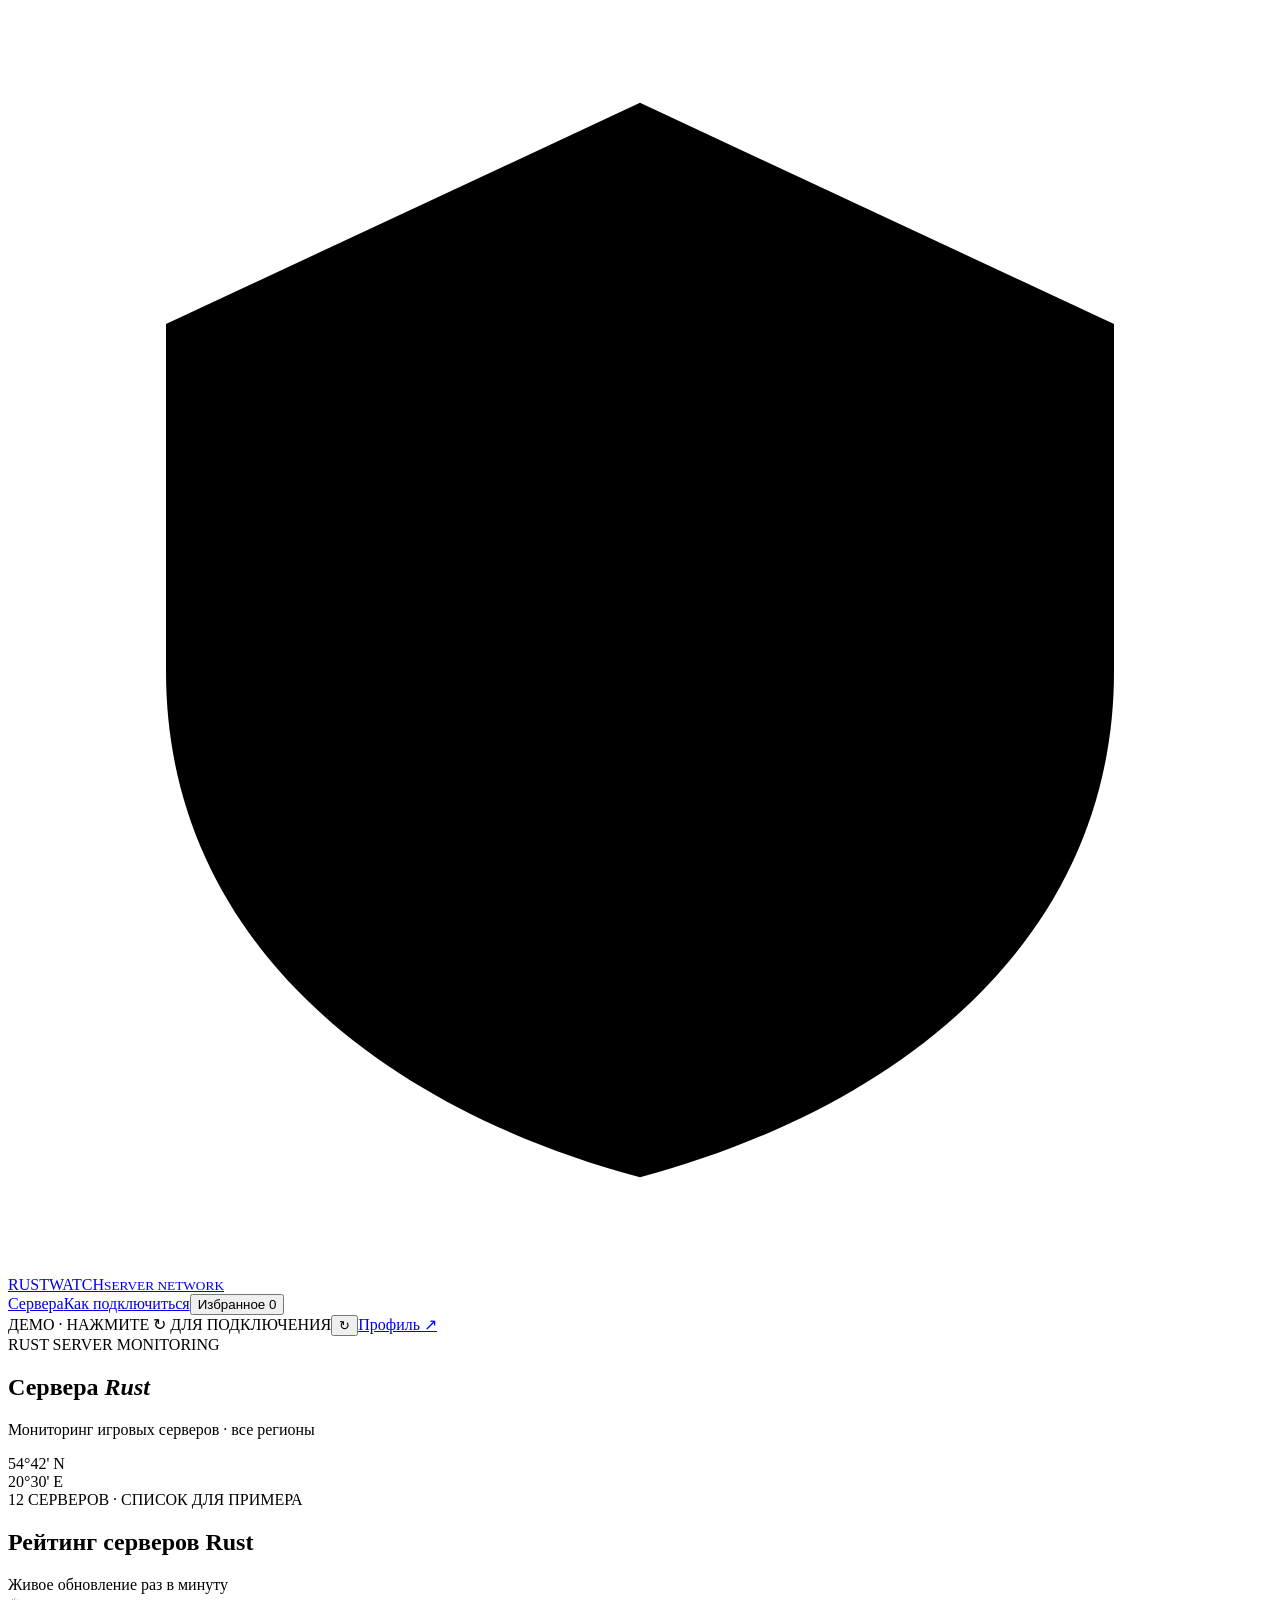
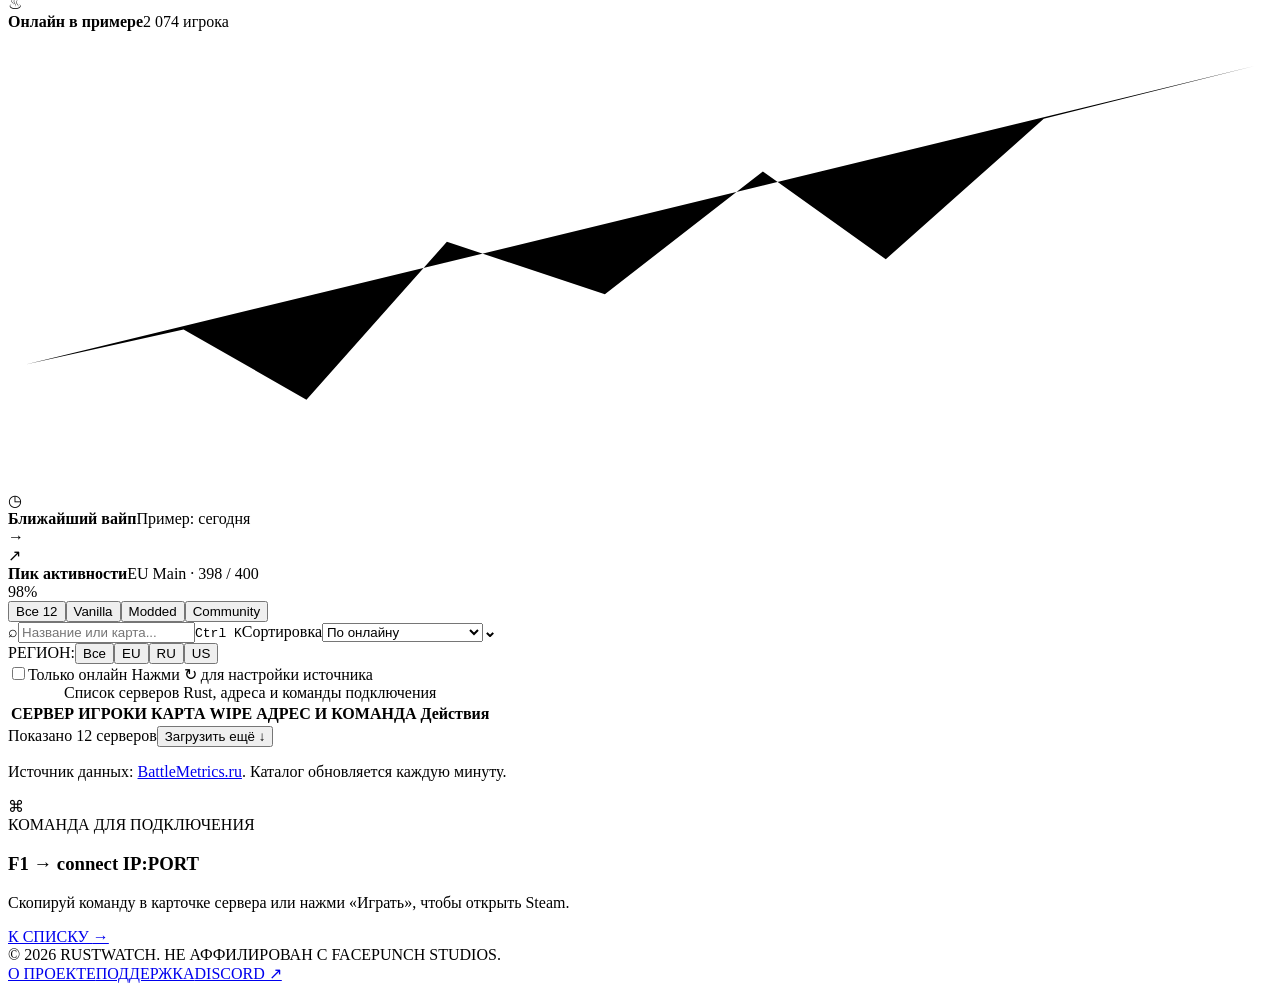
==== index.html @ f3c1755c "Publish index.html" ====
<!doctype html>
<html lang="ru">
  <head>
    <meta charset="UTF-8" />
    <meta name="viewport" content="width=device-width, initial-scale=1.0" />
    <meta name="theme-color" content="#0b0c19" />
    <meta name="description" content="Мониторинг серверов Rust: онлайн, карта, вайп и статус серверов." />
    <title>RUSTWATCH — мониторинг серверов</title>
    <link rel="preconnect" href="https://fonts.googleapis.com" />
    <link rel="preconnect" href="https://fonts.gstatic.com" crossorigin />
    <link href="https://fonts.googleapis.com/css2?family=Golos+Text:wght@400;500;600;700;800&family=IBM+Plex+Mono:wght@400;500;600&family=Unbounded:wght@400;500;600;700&display=swap" rel="stylesheet" />
    <link rel="stylesheet" href="styles.css" />
  </head>
  <body>
    <div class="site-shell">
      <main id="top">
        <header class="topbar">
          <a class="brand" href="#top" aria-label="RUSTWATCH — главная"><span class="brand-mark"><svg viewBox="0 0 40 40" aria-hidden="true"><path d="M20 3 5 10v11c0 8.2 6.4 13.7 15 16 8.6-2.3 15-7.8 15-16V10L20 3Z"/><path d="M14 27V13h8.6a5.4 5.4 0 0 1 1.8 10.5L28 27h-6l-2.9-3.2h-.8V27H14Zm4.3-7h3.8a1.2 1.2 0 1 0 0-2.4h-3.8V20Z"/></svg></span><span class="brand-name">RUST<span>WATCH</span><small>SERVER NETWORK</small></span></a>
          <nav class="top-nav" aria-label="Главная навигация"><a class="active" href="#servers" data-nav-all aria-current="page">Сервера</a><a href="#connect-guide">Как подключиться</a><button type="button" data-nav-filter="favorites" aria-pressed="false">Избранное <span id="favorite-count">0</span></button></nav>
          <div class="top-actions"><span class="demo-label"><i></i>ДЕМО · НАЖМИТЕ ↻ ДЛЯ ПОДКЛЮЧЕНИЯ</span><button class="icon-button" id="refresh-button" aria-label="Обновить список" title="Обновить">↻</button><a class="profile-nav" href="profile.html">Профиль <span aria-hidden="true">↗</span></a></div>
        </header>

        <section class="hero" id="servers">
          <div class="hero-copy"><div class="eyebrow"><span></span> RUST SERVER MONITORING</div><h1>Сервера <em>Rust</em></h1><p>Мониторинг игровых серверов · все регионы</p></div>
          <div class="hero-art" aria-hidden="true"><div class="sun"></div><div class="ridge ridge-back"></div><div class="ridge ridge-front"></div><div class="radio-tower"><i></i><b></b><span></span></div><div class="hero-coords">54°42' N<br />20°30' E</div><div class="art-grain"></div></div>
        </section>

        <section class="content-section">
          <div class="section-heading"><div><div class="section-kicker">12 СЕРВЕРОВ · СПИСОК ДЛЯ ПРИМЕРА</div><h2>Рейтинг серверов Rust</h2></div><span class="rating-caption">Живое обновление раз в минуту</span></div>
          <div class="quick-stats"><div class="quick-stat"><span class="quick-icon flame">♨</span><div><b>Онлайн в примере</b><span>2 074 игрока</span></div><div class="sparkline"><svg viewBox="0 0 72 26"><path d="M1 19 10 17 17 21 25 12 34 15 43 8 50 13 59 5 71 2"/></svg></div></div><div class="quick-stat"><span class="quick-icon wipe-icon">◷</span><div><b>Ближайший вайп</b><span>Пример: сегодня</span></div><span class="quick-arrow">→</span></div><div class="quick-stat"><span class="quick-icon peak-icon">↗</span><div><b>Пик активности</b><span>EU Main · 398 / 400</span></div><span class="peak-badge">98%</span></div></div>

          <div class="toolbar"><div class="tabs" aria-label="Тип сервера"><button class="tab active" data-category="all" aria-pressed="true">Все <span>12</span></button><button class="tab" data-category="vanilla" aria-pressed="false">Vanilla</button><button class="tab" data-category="modded" aria-pressed="false">Modded</button><button class="tab" data-category="community" aria-pressed="false">Community</button></div><div class="toolbar-tools"><label class="search-box"><span aria-hidden="true">⌕</span><input id="search" type="search" placeholder="Название или карта..." aria-label="Поиск по названию сервера или карте" autocomplete="off" /><kbd aria-hidden="true">Ctrl K</kbd></label><label class="sort-select"><span>Сортировка</span><select id="sort" aria-label="Сортировка серверов"><option value="players">По онлайну</option><option value="capacity">По заполненности</option><option value="free">По свободным слотам</option><option value="name">По названию</option></select><b aria-hidden="true">⌄</b></label></div></div>
          <div class="filter-row"><div class="region-filters" role="group" aria-label="Фильтр по региону"><span>РЕГИОН:</span><button class="region active" data-region="all" aria-pressed="true">Все</button><button class="region" data-region="EU" aria-pressed="false">EU</button><button class="region" data-region="RU" aria-pressed="false">RU</button><button class="region" data-region="US" aria-pressed="false">US</button></div><label class="online-toggle"><input type="checkbox" id="online-only" /><span class="toggle-ui" aria-hidden="true"></span>Только онлайн</label><span class="updated-note"><i aria-hidden="true"></i> Нажми ↻ для настройки источника</span></div>


          <div class="server-table-wrap"><table class="server-table"><caption class="visually-hidden">Список серверов Rust, адреса и команды подключения</caption><thead><tr><th scope="col">СЕРВЕР</th><th scope="col">ИГРОКИ</th><th scope="col">КАРТА</th><th scope="col">WIPE</th><th scope="col">АДРЕС И КОМАНДА</th><th scope="col"><span class="visually-hidden">Действия</span></th></tr></thead><tbody id="server-list"></tbody></table><div class="empty-state" id="empty-state" hidden><span aria-hidden="true">⌕</span><b>Серверы не найдены</b><p>Попробуй изменить поисковый запрос или фильтры.</p><button id="reset-filters">Сбросить фильтры</button></div></div>
          <div class="table-footer"><span id="results-label" aria-live="polite">Показано 12 серверов</span><button id="load-more" class="load-more">Загрузить ещё <span aria-hidden="true">↓</span></button></div>
          <p class="source-note">Источник данных: <a href="https://battlemetrics.ru/api" target="_blank" rel="noopener noreferrer">BattleMetrics.ru</a>. Каталог обновляется каждую минуту.</p>
        </section>
        <section class="wipe-banner" id="connect-guide"><div class="wipe-symbol">⌘</div><div><span>КОМАНДА ДЛЯ ПОДКЛЮЧЕНИЯ</span><h3>F1 → connect IP:PORT</h3><p>Скопируй команду в карточке сервера или нажми «Играть», чтобы открыть Steam.</p></div><a href="#servers">К СПИСКУ <b>→</b></a><div class="wipe-dots"></div></section>
        <footer id="about"><span>© 2026 RUSTWATCH. НЕ АФФИЛИРОВАН С FACEPUNCH STUDIOS.</span><div><a href="#about">О ПРОЕКТЕ</a><a href="#about">ПОДДЕРЖКА</a><a href="#about">DISCORD ↗</a></div></footer>
      </main>
    </div>
    <div class="toast" id="toast" role="status"></div>
    <dialog class="server-profile" id="server-profile" aria-labelledby="profile-title">
      <button class="profile-close" id="profile-close" type="button" aria-label="Закрыть профиль">×</button>
      <div id="profile-content"></div>
    </dialog>
    <script src="app.js"></script>
  </body>
</html>
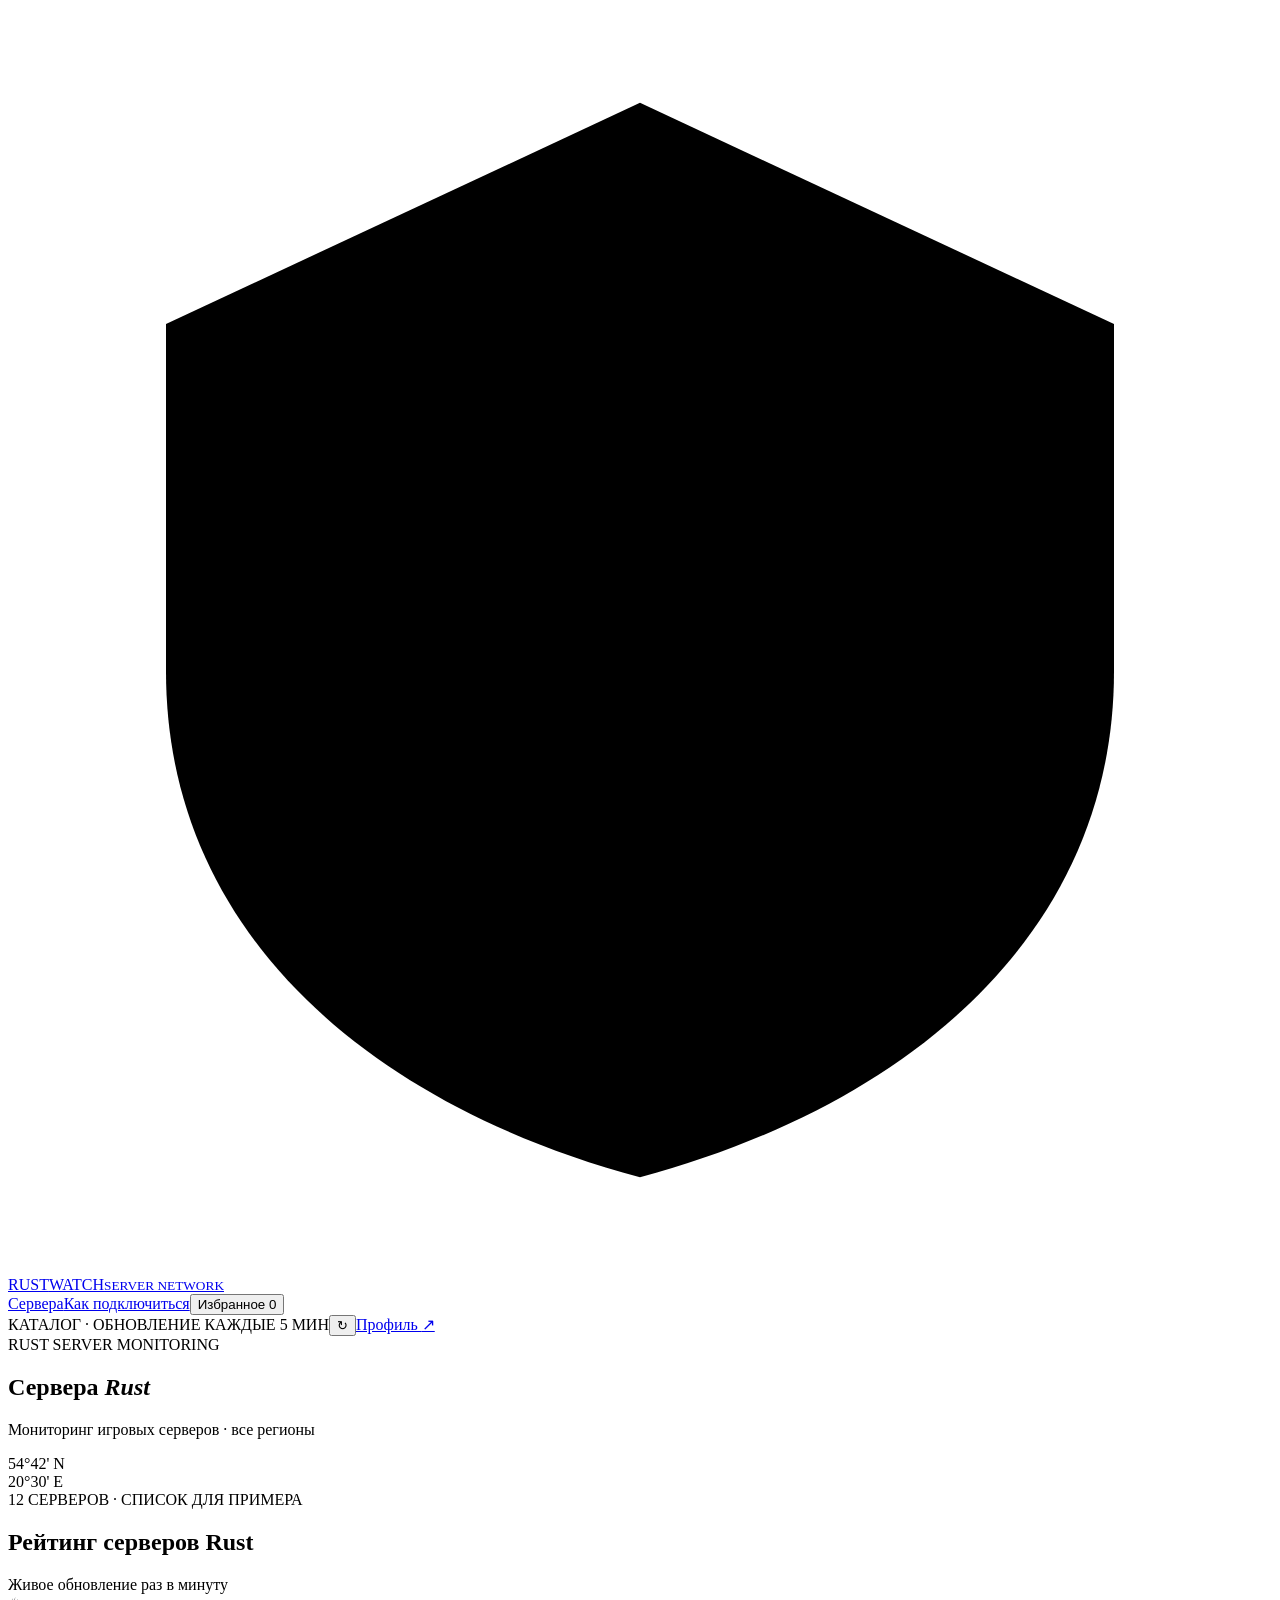
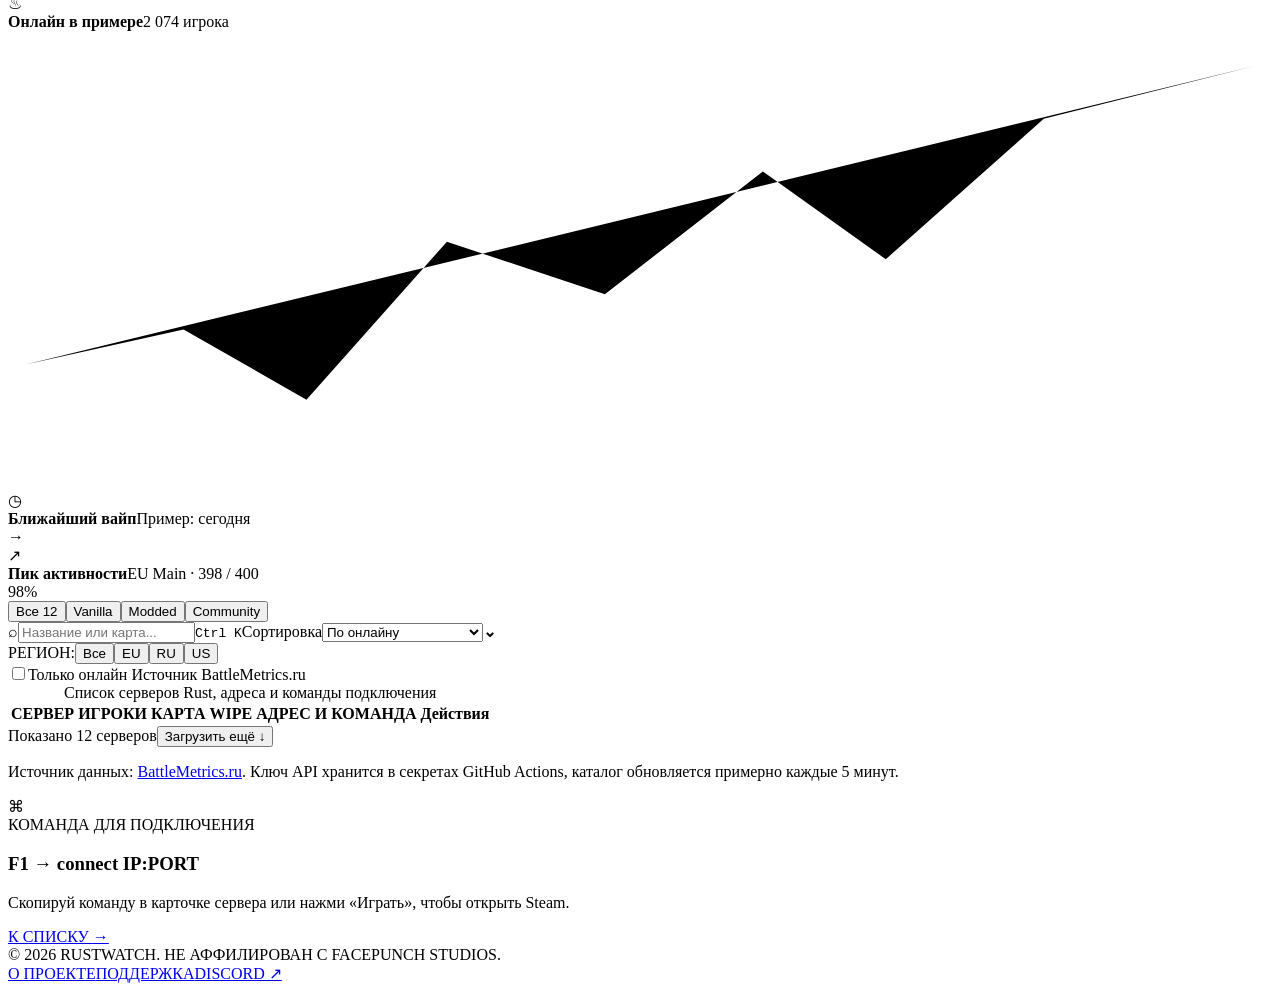
==== commit 9e96d5e3: "Publish index.html" ====
--- a/index.html
+++ b/index.html
@@ -17,7 +17,7 @@
         <header class="topbar">
           <a class="brand" href="#top" aria-label="RUSTWATCH — главная"><span class="brand-mark"><svg viewBox="0 0 40 40" aria-hidden="true"><path d="M20 3 5 10v11c0 8.2 6.4 13.7 15 16 8.6-2.3 15-7.8 15-16V10L20 3Z"/><path d="M14 27V13h8.6a5.4 5.4 0 0 1 1.8 10.5L28 27h-6l-2.9-3.2h-.8V27H14Zm4.3-7h3.8a1.2 1.2 0 1 0 0-2.4h-3.8V20Z"/></svg></span><span class="brand-name">RUST<span>WATCH</span><small>SERVER NETWORK</small></span></a>
           <nav class="top-nav" aria-label="Главная навигация"><a class="active" href="#servers" data-nav-all aria-current="page">Сервера</a><a href="#connect-guide">Как подключиться</a><button type="button" data-nav-filter="favorites" aria-pressed="false">Избранное <span id="favorite-count">0</span></button></nav>
-          <div class="top-actions"><span class="demo-label"><i></i>ДЕМО · НАЖМИТЕ ↻ ДЛЯ ПОДКЛЮЧЕНИЯ</span><button class="icon-button" id="refresh-button" aria-label="Обновить список" title="Обновить">↻</button><a class="profile-nav" href="profile.html">Профиль <span aria-hidden="true">↗</span></a></div>
+          <div class="top-actions"><span class="demo-label"><i></i>КАТАЛОГ · ОБНОВЛЕНИЕ КАЖДЫЕ 5 МИН</span><button class="icon-button" id="refresh-button" aria-label="Обновить список" title="Обновить">↻</button><a class="profile-nav" href="profile.html">Профиль <span aria-hidden="true">↗</span></a></div>
         </header>
 
         <section class="hero" id="servers">
@@ -30,12 +30,12 @@
           <div class="quick-stats"><div class="quick-stat"><span class="quick-icon flame">♨</span><div><b>Онлайн в примере</b><span>2 074 игрока</span></div><div class="sparkline"><svg viewBox="0 0 72 26"><path d="M1 19 10 17 17 21 25 12 34 15 43 8 50 13 59 5 71 2"/></svg></div></div><div class="quick-stat"><span class="quick-icon wipe-icon">◷</span><div><b>Ближайший вайп</b><span>Пример: сегодня</span></div><span class="quick-arrow">→</span></div><div class="quick-stat"><span class="quick-icon peak-icon">↗</span><div><b>Пик активности</b><span>EU Main · 398 / 400</span></div><span class="peak-badge">98%</span></div></div>
 
           <div class="toolbar"><div class="tabs" aria-label="Тип сервера"><button class="tab active" data-category="all" aria-pressed="true">Все <span>12</span></button><button class="tab" data-category="vanilla" aria-pressed="false">Vanilla</button><button class="tab" data-category="modded" aria-pressed="false">Modded</button><button class="tab" data-category="community" aria-pressed="false">Community</button></div><div class="toolbar-tools"><label class="search-box"><span aria-hidden="true">⌕</span><input id="search" type="search" placeholder="Название или карта..." aria-label="Поиск по названию сервера или карте" autocomplete="off" /><kbd aria-hidden="true">Ctrl K</kbd></label><label class="sort-select"><span>Сортировка</span><select id="sort" aria-label="Сортировка серверов"><option value="players">По онлайну</option><option value="capacity">По заполненности</option><option value="free">По свободным слотам</option><option value="name">По названию</option></select><b aria-hidden="true">⌄</b></label></div></div>
-          <div class="filter-row"><div class="region-filters" role="group" aria-label="Фильтр по региону"><span>РЕГИОН:</span><button class="region active" data-region="all" aria-pressed="true">Все</button><button class="region" data-region="EU" aria-pressed="false">EU</button><button class="region" data-region="RU" aria-pressed="false">RU</button><button class="region" data-region="US" aria-pressed="false">US</button></div><label class="online-toggle"><input type="checkbox" id="online-only" /><span class="toggle-ui" aria-hidden="true"></span>Только онлайн</label><span class="updated-note"><i aria-hidden="true"></i> Нажми ↻ для настройки источника</span></div>
+          <div class="filter-row"><div class="region-filters" role="group" aria-label="Фильтр по региону"><span>РЕГИОН:</span><button class="region active" data-region="all" aria-pressed="true">Все</button><button class="region" data-region="EU" aria-pressed="false">EU</button><button class="region" data-region="RU" aria-pressed="false">RU</button><button class="region" data-region="US" aria-pressed="false">US</button></div><label class="online-toggle"><input type="checkbox" id="online-only" /><span class="toggle-ui" aria-hidden="true"></span>Только онлайн</label><span class="updated-note"><i aria-hidden="true"></i> Источник BattleMetrics.ru</span></div>
 
 
           <div class="server-table-wrap"><table class="server-table"><caption class="visually-hidden">Список серверов Rust, адреса и команды подключения</caption><thead><tr><th scope="col">СЕРВЕР</th><th scope="col">ИГРОКИ</th><th scope="col">КАРТА</th><th scope="col">WIPE</th><th scope="col">АДРЕС И КОМАНДА</th><th scope="col"><span class="visually-hidden">Действия</span></th></tr></thead><tbody id="server-list"></tbody></table><div class="empty-state" id="empty-state" hidden><span aria-hidden="true">⌕</span><b>Серверы не найдены</b><p>Попробуй изменить поисковый запрос или фильтры.</p><button id="reset-filters">Сбросить фильтры</button></div></div>
           <div class="table-footer"><span id="results-label" aria-live="polite">Показано 12 серверов</span><button id="load-more" class="load-more">Загрузить ещё <span aria-hidden="true">↓</span></button></div>
-          <p class="source-note">Источник данных: <a href="https://battlemetrics.ru/api" target="_blank" rel="noopener noreferrer">BattleMetrics.ru</a>. Каталог обновляется каждую минуту.</p>
+          <p class="source-note">Источник данных: <a href="https://battlemetrics.ru/api" target="_blank" rel="noopener noreferrer">BattleMetrics.ru</a>. Ключ API хранится в секретах GitHub Actions, каталог обновляется примерно каждые 5 минут.</p>
         </section>
         <section class="wipe-banner" id="connect-guide"><div class="wipe-symbol">⌘</div><div><span>КОМАНДА ДЛЯ ПОДКЛЮЧЕНИЯ</span><h3>F1 → connect IP:PORT</h3><p>Скопируй команду в карточке сервера или нажми «Играть», чтобы открыть Steam.</p></div><a href="#servers">К СПИСКУ <b>→</b></a><div class="wipe-dots"></div></section>
         <footer id="about"><span>© 2026 RUSTWATCH. НЕ АФФИЛИРОВАН С FACEPUNCH STUDIOS.</span><div><a href="#about">О ПРОЕКТЕ</a><a href="#about">ПОДДЕРЖКА</a><a href="#about">DISCORD ↗</a></div></footer>
